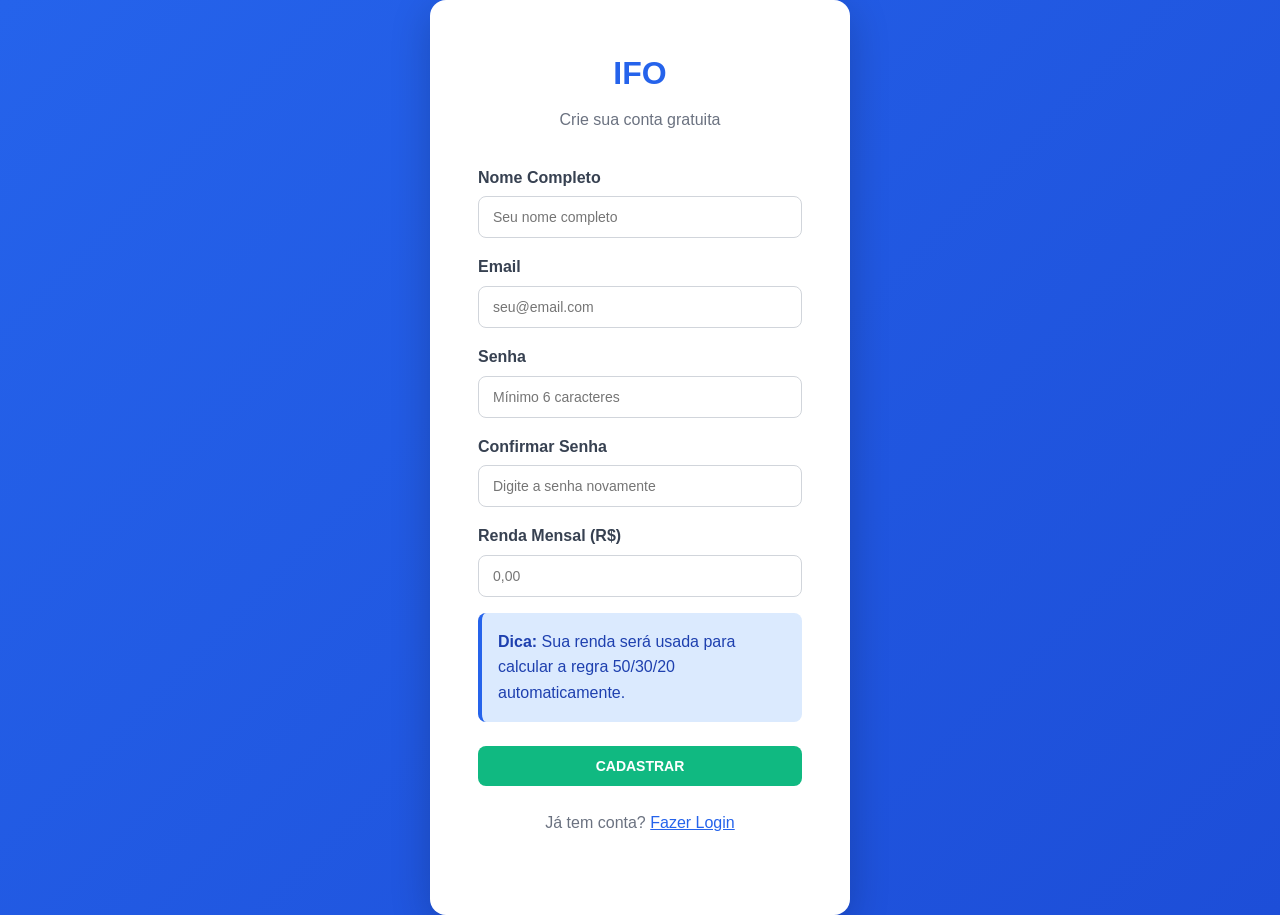
==== ifo/frontend/cadastro.html @ 9eadc5bb "Atualiza projeto IFO com backend e estrutura final" ====
<!doctype html>
<html lang="pt-BR">
  <head>
    <meta charset="UTF-8" />
    <meta name="viewport" content="width=device-width, initial-scale=1.0" />
    <title>IFO - Cadastro</title>
    <link rel="stylesheet" href="css/estilo.css" />
  </head>
  <body>
    <div class="login-container">
      <div class="login-box">
        <h1>IFO</h1>
        <p>Crie sua conta gratuita</p>

        <form id="form-cadastro">
          <div class="form-group">
            <label for="nome">Nome Completo</label>
            <input
              type="text"
              id="nome"
              class="form-control"
              placeholder="Seu nome completo"
              required
            />
          </div>

          <div class="form-group">
            <label for="email">Email</label>
            <input
              type="email"
              id="email"
              class="form-control"
              placeholder="seu@email.com"
              required
            />
          </div>

          <div class="form-group">
            <label for="senha">Senha</label>
            <input
              type="password"
              id="senha"
              class="form-control"
              placeholder="Mínimo 6 caracteres"
              minlength="6"
              required
            />
          </div>

          <div class="form-group">
            <label for="confirmar-senha">Confirmar Senha</label>
            <input
              type="password"
              id="confirmar-senha"
              class="form-control"
              placeholder="Digite a senha novamente"
              required
            />
          </div>

          <div class="form-group">
            <label for="renda">Renda Mensal (R$)</label>
            <input
              type="number"
              id="renda"
              class="form-control"
              placeholder="0,00"
              step="0.01"
              min="0"
              required
            />
          </div>

          <div class="alert alert-info mb-3">
            <strong>Dica:</strong> Sua renda será usada para calcular a regra
            50/30/20 automaticamente.
          </div>

          <button type="submit" class="btn btn-success" style="width: 100%">
            CADASTRAR
          </button>
        </form>

        <p class="mt-3 text-center">
          Já tem conta?
          <a href="index.html" style="color: #2563eb">Fazer Login</a>
        </p>
      </div>
    </div>

    <script src="js/app.js"></script>
    <script>
      document
        .getElementById("form-cadastro")
        .addEventListener("submit", async function (e) {
          e.preventDefault();

          const nome = document.getElementById("nome").value;
          const email = document.getElementById("email").value;
          const senha = document.getElementById("senha").value;
          const confirmarSenha =
            document.getElementById("confirmar-senha").value;
          const renda = parseFloat(document.getElementById("renda").value);

          if (senha.length < 6) {
            alert("A senha deve ter pelo menos 6 caracteres!");
            return;
          }

          if (senha !== confirmarSenha) {
            alert("As senhas não coincidem!");
            return;
          }

          if (renda <= 0) {
            alert("Por favor, informe sua renda mensal!");
            return;
          }

          const usuario = await cadastrarUsuario(nome, email, senha, renda);

          if (usuario) {
            alert(`Cadastro realizado com sucesso!\n\nBem-vindo, ${nome}!`);
            window.location.href = "index.html";
          } else {
            alert(
              "Erro ao cadastrar. Tente novamente.\n\nEste email já está sendo utilizado.",
            );
          }
        });
    </script>
  </body>
</html>
---- ifo/frontend/css/estilo.css ----
/* ============================================
   IFO - Estilos Globais
   ============================================ */

* {
    margin: 0;
    padding: 0;
    box-sizing: border-box;
    font-family: 'Segoe UI', Tahoma, Geneva, Verdana, sans-serif;
}

body {
    background-color: #F3F4F6;
    color: #1F2937;
    line-height: 1.6;
}

/* ============================================
   HEADER / NAVEGAÇÃO
   ============================================ */

.header {
    background: linear-gradient(135deg, #2563EB 0%, #1D4ED8 100%);
    color: white;
    padding: 16px 24px;
    box-shadow: 0 2px 8px rgba(0,0,0,0.1);
    position: sticky;
    top: 0;
    z-index: 100;
}

.navbar {
    display: flex;
    justify-content: space-between;
    align-items: center;
    max-width: 1200px;
    margin: 0 auto;
}

.logo {
    font-size: 28px;
    font-weight: bold;
    letter-spacing: 2px;
}

.menu {
    display: flex;
    list-style: none;
    gap: 8px;
}

.menu a {
    color: white;
    text-decoration: none;
    padding: 10px 18px;
    border-radius: 8px;
    transition: background 0.3s;
    font-weight: 500;
}

.menu a:hover,
.menu a.ativo {
    background-color: rgba(255,255,255,0.2);
}

.usuario {
    background: rgba(255,255,255,0.2);
    padding: 8px 16px;
    border-radius: 8px;
    cursor: pointer;
}

/* ============================================
   CONTAINER PRINCIPAL
   ============================================ */

.container {
    max-width: 1200px;
    margin: 24px auto;
    padding: 0 24px;
}

/* ============================================
   CARDS / CONTAINERS
   ============================================ */

.card {
    background: white;
    border-radius: 12px;
    border: 1px solid #E5E7EB;
    box-shadow: 0 1px 3px rgba(0,0,0,0.1);
    padding: 24px;
    margin-bottom: 24px;
}

.card h2,
.card h3 {
    margin-bottom: 16px;
    color: #1F2937;
}

/* ============================================
   GRID LAYOUTS
   ============================================ */

.grid-2 {
    display: grid;
    grid-template-columns: repeat(2, 1fr);
    gap: 24px;
    margin-bottom: 24px;
}

.grid-3 {
    display: grid;
    grid-template-columns: repeat(3, 1fr);
    gap: 24px;
    margin-bottom: 24px;
}

@media (max-width: 768px) {
    .grid-2,
    .grid-3 {
        grid-template-columns: 1fr;
    }
}

/* ============================================
   SALDO E VALORES
   ============================================ */

.saldo .valor {
    font-size: 42px;
    font-weight: bold;
    color: #2563EB;
    margin: 16px 0;
}

.receita .valor {
    color: #10B981;
}

.despesa .valor {
    color: #EF4444;
}

/* ============================================
   BOTÕES
   ============================================ */

.btn {
    padding: 12px 24px;
    border-radius: 8px;
    border: none;
    cursor: pointer;
    font-weight: 600;
    font-size: 14px;
    transition: all 0.3s;
    display: inline-block;
    text-decoration: none;
}

.btn-primary {
    background-color: #2563EB;
    color: white;
}

.btn-primary:hover {
    background-color: #1D4ED8;
}

.btn-success {
    background-color: #10B981;
    color: white;
}

.btn-success:hover {
    background-color: #059669;
}

.btn-danger {
    background-color: #EF4444;
    color: white;
}

.btn-danger:hover {
    background-color: #DC2626;
}

.btn-secondary {
    background-color: #6B7280;
    color: white;
}

.btn-secondary:hover {
    background-color: #4B5563;
}

.btn-sm {
    padding: 6px 12px;
    font-size: 12px;
}

/* ============================================
   FORMULÁRIOS
   ============================================ */

.form-group {
    margin-bottom: 16px;
}

.form-group label {
    display: block;
    margin-bottom: 6px;
    font-weight: 600;
    color: #374151;
}

.form-control {
    width: 100%;
    padding: 12px 14px;
    border: 1px solid #D1D5DB;
    border-radius: 8px;
    font-size: 14px;
    transition: border-color 0.3s;
}

.form-control:focus {
    outline: none;
    border-color: #2563EB;
    box-shadow: 0 0 0 3px rgba(37,99,235,0.1);
}

/* ============================================
   TABELAS
   ============================================ */

.table {
    width: 100%;
    border-collapse: collapse;
    background: white;
}

.table th,
.table td {
    padding: 14px;
    text-align: left;
    border-bottom: 1px solid #E5E7EB;
}

.table th {
    background-color: #F9FAFB;
    font-weight: 600;
    color: #374151;
}

.table tr:hover {
    background-color: #F9FAFB;
}

/* ============================================
   BADGES / ETIQUETAS
   ============================================ */

.badge {
    display: inline-block;
    padding: 4px 10px;
    border-radius: 20px;
    font-size: 12px;
    font-weight: 600;
}

.badge-receita {
    background-color: #D1FAE5;
    color: #065F46;
}

.badge-despesa {
    background-color: #FEE2E2;
    color: #991B1B;
}

/* ============================================
   LOGIN PAGE
   ============================================ */

.login-container {
    display: flex;
    justify-content: center;
    align-items: center;
    min-height: 100vh;
    background: linear-gradient(135deg, #2563EB 0%, #1D4ED8 100%);
}

.login-box {
    background: white;
    padding: 48px;
    border-radius: 16px;
    box-shadow: 0 10px 40px rgba(0,0,0,0.2);
    width: 100%;
    max-width: 420px;
}

.login-box h1 {
    text-align: center;
    margin-bottom: 8px;
    color: #2563EB;
}

.login-box p {
    text-align: center;
    color: #6B7280;
    margin-bottom: 32px;
}

/* ============================================
   PROGRESS BARS
   ============================================ */

.progress-container {
    background-color: #E5E7EB;
    border-radius: 10px;
    height: 12px;
    overflow: hidden;
    margin: 12px 0;
}

.progress-bar {
    height: 100%;
    border-radius: 10px;
    transition: width 0.5s;
}

.progress-green {
    background: linear-gradient(90deg, #10B981, #059669);
}

.progress-yellow {
    background: linear-gradient(90deg, #F59E0B, #D97706);
}

.progress-red {
    background: linear-gradient(90deg, #EF4444, #DC2626);
}

.progress-blue {
    background: linear-gradient(90deg, #2563EB, #1D4ED8);
}

/* ============================================
   ALERTS
   ============================================ */

.alert {
    padding: 16px;
    border-radius: 8px;
    margin-bottom: 16px;
}

.alert-success {
    background-color: #D1FAE5;
    color: #065F46;
    border-left: 4px solid #10B981;
}

.alert-warning {
    background-color: #FEF3C7;
    color: #92400E;
    border-left: 4px solid #F59E0B;
}

.alert-danger {
    background-color: #FEE2E2;
    color: #991B1B;
    border-left: 4px solid #EF4444;
}

.alert-info {
    background-color: #DBEAFE;
    color: #1E40AF;
    border-left: 4px solid #2563EB;
}

/* ============================================
   FOOTER
   ============================================ */

.footer {
    text-align: center;
    padding: 24px;
    color: #6B7280;
    font-size: 14px;
    margin-top: 48px;
}

/* ============================================
   UTILITÁRIOS
   ============================================ */

.text-center { text-align: center; }
.text-right { text-align: right; }
.mt-1 { margin-top: 8px; }
.mt-2 { margin-top: 16px; }
.mt-3 { margin-top: 24px; }
.mb-1 { margin-bottom: 8px; }
.mb-2 { margin-bottom: 16px; }
.mb-3 { margin-bottom: 24px; }

.flex {
    display: flex;
    justify-content: space-between;
    align-items: center;
}

/* ============================================
   RESPONSIVO
   ============================================ */

/* ============================================
   AJUSTES FINAIS DE RESPONSIVIDADE (ADICIONAR)
   ============================================ */

/* 1. Correção para Tabelas não estourarem a tela */
.table-responsive {
    display: block;
    width: 100%;
    overflow-x: auto;
    -webkit-overflow-scrolling: touch;
}

/* 2. Ajuste global para elementos Flex */
.flex {
    display: flex;
    justify-content: space-between;
    align-items: center;
    flex-wrap: wrap; /* Evita que itens saiam da tela */
    gap: 12px;
}

/* 3. Media Query Unificada e Corrigida */
@media (max-width: 768px) {
    /* Navbar em lista vertical amigável */
    .navbar {
        flex-direction: column;
        gap: 16px;
        text-align: center;
    }
    
    .menu {
        flex-direction: column;
        width: 100%;
        gap: 4px;
    }
    
    .menu a {
        display: block;
        width: 100%;
        padding: 12px;
    }

    .usuario {
        width: 100%;
        text-align: center;
    }

    /* Grids empilhados */
    .grid-2, .grid-3 {
        grid-template-columns: 1fr !important;
        gap: 16px;
    }

    /* Recuo das laterais em telas pequenas */
    .container {
        padding: 0 16px;
        margin: 16px auto;
    }

    .card {
        padding: 16px;
    }

    /* Tipografia responsiva */
    .saldo .valor {
        font-size: 32px;
    }

    .logo {
        font-size: 24px;
    }

    /* Botões cheios no mobile facilitam o clique */
    .btn {
        width: 100%;
        text-align: center;
        margin-bottom: 8px;
    }
    
    .btn-sm {
        width: auto; /* Mantém botões pequenos normais */
    }

    /* Login Box responsivo */
    .login-box {
        padding: 24px;
        margin: 16px;
    }
}

/* 4. Correção para telas muito pequenas (Celulares antigos) */
@media (max-width: 480px) {
    .saldo .valor {
        font-size: 28px;
    }
}

/* ============================================
   MODAIS (Continuação do seu código cortado)
   ============================================ */
.modal-overlay {
    position: fixed;
    top: 0;
    left: 0;
    width: 100%;
    height: 100%;
    background: rgba(0, 0, 0, 0.5);
    display: flex;
    justify-content: center;
    align-items: center;
    z-index: 1000;
    padding: 16px; /* Evita que o modal cole nas bordas */
}

.modal-content {
    background: white;
    padding: 24px;
    border-radius: 12px;
    width: 100%;
    max-width: 500px; /* Limita o tamanho no desktop */
    box-shadow: 0 20px 25px -5px rgba(0,0,0,0.1);
}


/* ============================================
   MODAIS
   ============================================ */

.modal {
    display: flex;
    justify-content: center;
    align-items: center;
    position: fixed;
    top: 0;
    left: 0;
    width: 100%;
    height: 100%;
    background-color: rgba(0, 0, 0, 0.5);
    z-index: 1000;
}

.modal-content {
    background: white;
    padding: 32px;
    border-radius: 12px;
    max-width: 500px;
    width: 90%;
    box-shadow: 0 10px 40px rgba(0,0,0,0.3);
}

.modal-content h3 {
    margin-bottom: 24px;
}

.modal-content .form-group {
    margin-bottom: 16px;
}

/* Controle de visibilidade dos campos */
#campo-aplicacao-inicial,
#campo-aporte-mensal {
    transition: all 0.3s ease;
}
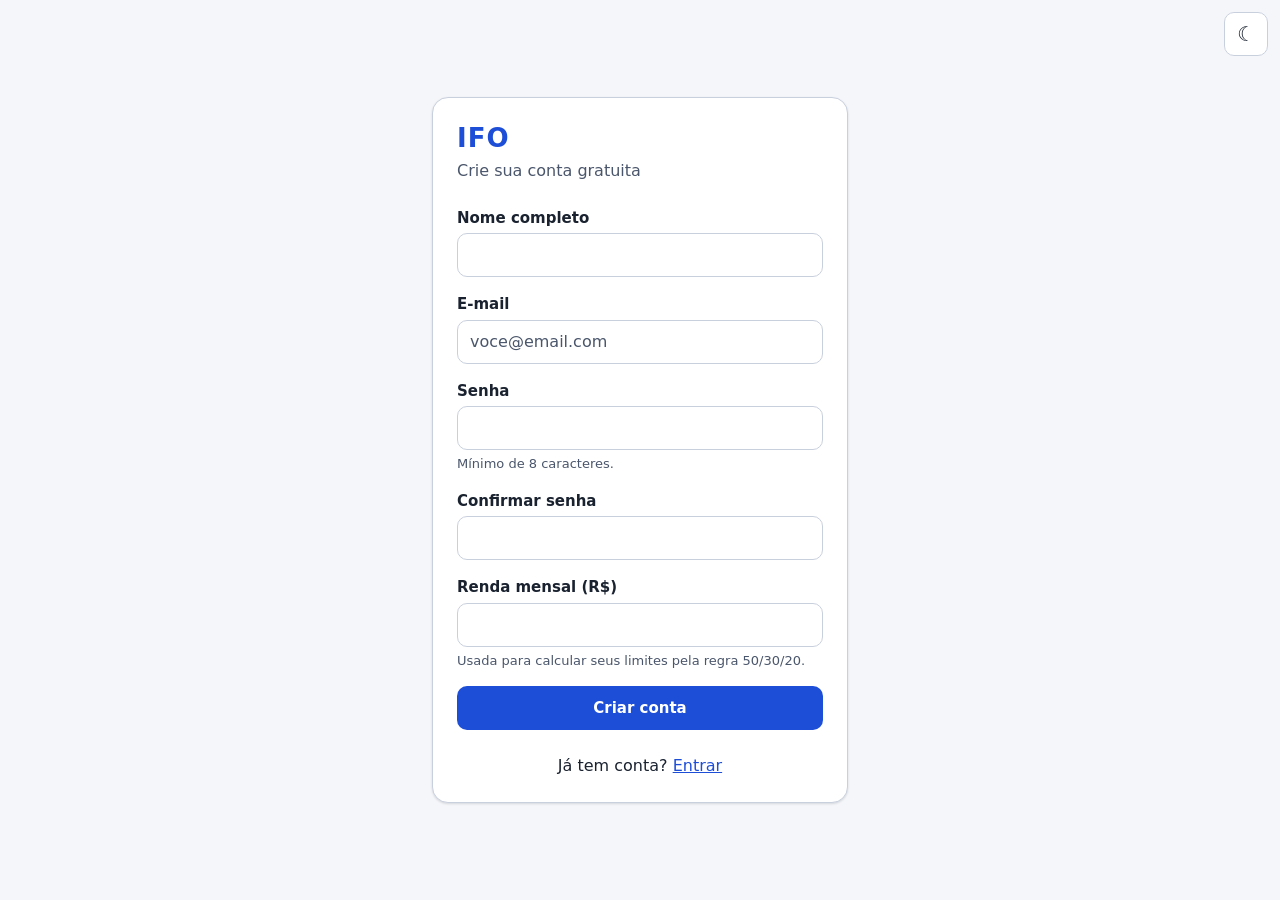
==== commit 2705fde5: "feat: fundação visual do frontend com tokens, tema claro/escuro e componentes" ====
--- a/ifo/frontend/cadastro.html
+++ b/ifo/frontend/cadastro.html
@@ -3,131 +3,99 @@
   <head>
     <meta charset="UTF-8" />
     <meta name="viewport" content="width=device-width, initial-scale=1.0" />
-    <title>IFO - Cadastro</title>
-    <link rel="stylesheet" href="css/estilo.css" />
+    <title>Criar conta · IFO</title>
+    <!-- Aplica o tema salvo antes da pintura (evita "piscar"); ver js/tema.js -->
+    <script>
+      try {
+        var t = localStorage.getItem("ifo.tema");
+        if (t === "dark" || t === "light") document.documentElement.dataset.theme = t;
+      } catch (e) {}
+    </script>
+    <link rel="stylesheet" href="css/tokens.css" />
+    <link rel="stylesheet" href="css/base.css" />
+    <link rel="stylesheet" href="css/componentes.css" />
   </head>
   <body>
-    <div class="login-container">
-      <div class="login-box">
+    <a class="pular-conteudo" href="#conteudo">Ir para o conteúdo</a>
+
+    <div class="autenticacao">
+      <main id="conteudo" class="autenticacao-caixa">
         <h1>IFO</h1>
-        <p>Crie sua conta gratuita</p>
+        <p class="subtitulo">Crie sua conta gratuita</p>
 
-        <form id="form-cadastro">
-          <div class="form-group">
-            <label for="nome">Nome Completo</label>
+        <form id="form-cadastro" class="formulario" novalidate>
+          <div class="campo">
+            <label for="nome">Nome completo</label>
+            <input class="entrada" type="text" id="nome" name="nome" autocomplete="name" required />
+          </div>
+
+          <div class="campo">
+            <label for="email">E-mail</label>
             <input
-              type="text"
-              id="nome"
-              class="form-control"
-              placeholder="Seu nome completo"
+              class="entrada"
+              type="email"
+              id="email"
+              name="email"
+              autocomplete="email"
+              placeholder="voce@email.com"
               required
             />
           </div>
 
-          <div class="form-group">
-            <label for="email">Email</label>
+          <div class="campo">
+            <label for="senha">Senha</label>
             <input
-              type="email"
-              id="email"
-              class="form-control"
-              placeholder="seu@email.com"
+              class="entrada"
+              type="password"
+              id="senha"
+              name="senha"
+              autocomplete="new-password"
+              minlength="8"
+              aria-describedby="ajuda-senha"
+              required
+            />
+            <span id="ajuda-senha" class="campo-ajuda">Mínimo de 8 caracteres.</span>
+          </div>
+
+          <div class="campo">
+            <label for="confirmar-senha">Confirmar senha</label>
+            <input
+              class="entrada"
+              type="password"
+              id="confirmar-senha"
+              name="confirmarSenha"
+              autocomplete="new-password"
               required
             />
           </div>
 
-          <div class="form-group">
-            <label for="senha">Senha</label>
+          <div class="campo">
+            <label for="renda">Renda mensal (R$)</label>
             <input
-              type="password"
-              id="senha"
-              class="form-control"
-              placeholder="Mínimo 6 caracteres"
-              minlength="6"
+              class="entrada"
+              type="number"
+              id="renda"
+              name="rendaMensal"
+              inputmode="decimal"
+              step="0.01"
+              min="0"
+              aria-describedby="ajuda-renda"
               required
             />
+            <span id="ajuda-renda" class="campo-ajuda">
+              Usada para calcular seus limites pela regra 50/30/20.
+            </span>
           </div>
 
-          <div class="form-group">
-            <label for="confirmar-senha">Confirmar Senha</label>
-            <input
-              type="password"
-              id="confirmar-senha"
-              class="form-control"
-              placeholder="Digite a senha novamente"
-              required
-            />
-          </div>
-
-          <div class="form-group">
-            <label for="renda">Renda Mensal (R$)</label>
-            <input
-              type="number"
-              id="renda"
-              class="form-control"
-              placeholder="0,00"
-              step="0.01"
-              min="0"
-              required
-            />
-          </div>
-
-          <div class="alert alert-info mb-3">
-            <strong>Dica:</strong> Sua renda será usada para calcular a regra
-            50/30/20 automaticamente.
-          </div>
-
-          <button type="submit" class="btn btn-success" style="width: 100%">
-            CADASTRAR
-          </button>
+          <button type="submit" class="btn btn-primario btn-bloco">Criar conta</button>
         </form>
 
-        <p class="mt-3 text-center">
-          Já tem conta?
-          <a href="index.html" style="color: #2563eb">Fazer Login</a>
+        <p class="texto-centro" style="margin-top: var(--espaco-5)">
+          Já tem conta? <a href="index.html">Entrar</a>
         </p>
-      </div>
+      </main>
     </div>
 
-    <script src="js/app.js"></script>
-    <script>
-      document
-        .getElementById("form-cadastro")
-        .addEventListener("submit", async function (e) {
-          e.preventDefault();
-
-          const nome = document.getElementById("nome").value;
-          const email = document.getElementById("email").value;
-          const senha = document.getElementById("senha").value;
-          const confirmarSenha =
-            document.getElementById("confirmar-senha").value;
-          const renda = parseFloat(document.getElementById("renda").value);
-
-          if (senha.length < 6) {
-            alert("A senha deve ter pelo menos 6 caracteres!");
-            return;
-          }
-
-          if (senha !== confirmarSenha) {
-            alert("As senhas não coincidem!");
-            return;
-          }
-
-          if (renda <= 0) {
-            alert("Por favor, informe sua renda mensal!");
-            return;
-          }
-
-          const usuario = await cadastrarUsuario(nome, email, senha, renda);
-
-          if (usuario) {
-            alert(`Cadastro realizado com sucesso!\n\nBem-vindo, ${nome}!`);
-            window.location.href = "index.html";
-          } else {
-            alert(
-              "Erro ao cadastrar. Tente novamente.\n\nEste email já está sendo utilizado.",
-            );
-          }
-        });
-    </script>
+    <script type="module" src="js/telas/cadastro.js"></script>
   </body>
 </html>
--- a/ifo/frontend/css/tokens.css
+++ b/ifo/frontend/css/tokens.css
@@ -0,0 +1,189 @@
+/* ============================================
+   IFO - Design tokens (R4, ADR-013/ADR-014)
+   Toda cor, tamanho e raio do sistema nasce aqui.
+   Tema escuro: [data-theme="dark"] (escolha do usuário) ou
+   prefers-color-scheme (padrão do sistema, RN19).
+   Pares texto/fundo conferidos para contraste AA (RNF08/RNF16).
+   ============================================ */
+
+:root {
+  color-scheme: light;
+
+  /* Superfícies e texto */
+  --cor-fundo: #f4f6fa;
+  --cor-superficie: #ffffff;
+  --cor-superficie-2: #eef1f7;
+  --cor-borda: #c9d0dd;
+  --cor-texto: #1a2230;
+  --cor-texto-suave: #4a566b;
+
+  /* Marca e ações */
+  --cor-primaria: #1d4ed8;
+  --cor-primaria-hover: #1e40af;
+  --cor-sobre-primaria: #ffffff;
+  --cor-perigo: #b91c1c;
+  --cor-perigo-hover: #991b1b;
+  --cor-sobre-perigo: #ffffff;
+  --cor-foco: #1d4ed8;
+
+  /* Dinheiro */
+  --cor-receita: #047857;
+  --cor-despesa: #b91c1c;
+
+  /* Faixas de aviso (fundo + texto + borda) */
+  --faixa-info-fundo: #dbeafe;
+  --faixa-info-texto: #1e3a8a;
+  --faixa-info-borda: #1d4ed8;
+  --faixa-sucesso-fundo: #d1fae5;
+  --faixa-sucesso-texto: #064e3b;
+  --faixa-sucesso-borda: #047857;
+  --faixa-atencao-fundo: #fef3c7;
+  --faixa-atencao-texto: #78350f;
+  --faixa-atencao-borda: #b45309;
+  --faixa-perigo-fundo: #fee2e2;
+  --faixa-perigo-texto: #7f1d1d;
+  --faixa-perigo-borda: #b91c1c;
+
+  /* Níveis do orçamento (barras e selos) */
+  --cor-nivel-ok: #047857;
+  --cor-nivel-atencao: #b45309;
+  --cor-nivel-estouro: #b91c1c;
+
+  /* Grupos (pizza e legendas) */
+  --cor-grupo-necessidades: #1d4ed8;
+  --cor-grupo-lazer: #b45309;
+  --cor-grupo-investimentos: #047857;
+
+  /* Tipografia */
+  --fonte: system-ui, -apple-system, "Segoe UI", Roboto, "Helvetica Neue", Arial, sans-serif;
+  --texto-xs: 0.8125rem;
+  --texto-sm: 0.9375rem;
+  --texto-md: 1rem;
+  --texto-lg: 1.25rem;
+  --texto-xl: 1.625rem;
+  --texto-destaque: 2rem;
+  --peso-normal: 400;
+  --peso-medio: 600;
+  --peso-forte: 700;
+  --altura-linha: 1.5;
+
+  /* Espaçamento (escala de 4 px) */
+  --espaco-1: 0.25rem;
+  --espaco-2: 0.5rem;
+  --espaco-3: 0.75rem;
+  --espaco-4: 1rem;
+  --espaco-5: 1.5rem;
+  --espaco-6: 2rem;
+  --espaco-7: 3rem;
+
+  /* Formas */
+  --raio-sm: 6px;
+  --raio-md: 10px;
+  --raio-lg: 16px;
+  --raio-pilula: 999px;
+  --sombra-1: 0 1px 2px rgb(15 23 42 / 0.08), 0 1px 3px rgb(15 23 42 / 0.06);
+  --sombra-2: 0 10px 30px rgb(15 23 42 / 0.18);
+
+  /* Medidas de layout */
+  --toque-minimo: 44px;
+  --largura-conteudo: 1120px;
+  --altura-navbar: 56px;
+}
+
+/* Tema escuro escolhido pelo usuário */
+:root[data-theme="dark"] {
+  color-scheme: dark;
+
+  --cor-fundo: #0e131d;
+  --cor-superficie: #172030;
+  --cor-superficie-2: #1f2a3f;
+  --cor-borda: #34425c;
+  --cor-texto: #e8ecf4;
+  --cor-texto-suave: #a9b4c8;
+
+  --cor-primaria: #7aa5ff;
+  --cor-primaria-hover: #9bbcff;
+  --cor-sobre-primaria: #0a1020;
+  --cor-perigo: #ff8f8f;
+  --cor-perigo-hover: #ffadad;
+  --cor-sobre-perigo: #1f0808;
+  --cor-foco: #a9c4ff;
+
+  --cor-receita: #4ade80;
+  --cor-despesa: #ff9a9a;
+
+  --faixa-info-fundo: #142a52;
+  --faixa-info-texto: #cfe0ff;
+  --faixa-info-borda: #7aa5ff;
+  --faixa-sucesso-fundo: #0f3325;
+  --faixa-sucesso-texto: #c2f5d8;
+  --faixa-sucesso-borda: #4ade80;
+  --faixa-atencao-fundo: #3a2c08;
+  --faixa-atencao-texto: #fde9a8;
+  --faixa-atencao-borda: #fbbf24;
+  --faixa-perigo-fundo: #401418;
+  --faixa-perigo-texto: #ffd0d0;
+  --faixa-perigo-borda: #ff8f8f;
+
+  --cor-nivel-ok: #4ade80;
+  --cor-nivel-atencao: #fbbf24;
+  --cor-nivel-estouro: #ff8f8f;
+
+  --cor-grupo-necessidades: #7aa5ff;
+  --cor-grupo-lazer: #fbbf24;
+  --cor-grupo-investimentos: #4ade80;
+
+  --sombra-1: 0 1px 2px rgb(0 0 0 / 0.5);
+  --sombra-2: 0 10px 30px rgb(0 0 0 / 0.6);
+}
+
+/* Padrão do sistema, quando o usuário não escolheu nada (RN19).
+   Mesmos valores do bloco acima: CSS não permite "reaproveitar" um seletor
+   dentro de uma media query, então a repetição é proposital. */
+@media (prefers-color-scheme: dark) {
+  :root:not([data-theme="light"]) {
+    color-scheme: dark;
+
+    --cor-fundo: #0e131d;
+    --cor-superficie: #172030;
+    --cor-superficie-2: #1f2a3f;
+    --cor-borda: #34425c;
+    --cor-texto: #e8ecf4;
+    --cor-texto-suave: #a9b4c8;
+
+    --cor-primaria: #7aa5ff;
+    --cor-primaria-hover: #9bbcff;
+    --cor-sobre-primaria: #0a1020;
+    --cor-perigo: #ff8f8f;
+    --cor-perigo-hover: #ffadad;
+    --cor-sobre-perigo: #1f0808;
+    --cor-foco: #a9c4ff;
+
+    --cor-receita: #4ade80;
+    --cor-despesa: #ff9a9a;
+
+    --faixa-info-fundo: #142a52;
+    --faixa-info-texto: #cfe0ff;
+    --faixa-info-borda: #7aa5ff;
+    --faixa-sucesso-fundo: #0f3325;
+    --faixa-sucesso-texto: #c2f5d8;
+    --faixa-sucesso-borda: #4ade80;
+    --faixa-atencao-fundo: #3a2c08;
+    --faixa-atencao-texto: #fde9a8;
+    --faixa-atencao-borda: #fbbf24;
+    --faixa-perigo-fundo: #401418;
+    --faixa-perigo-texto: #ffd0d0;
+    --faixa-perigo-borda: #ff8f8f;
+
+    --cor-nivel-ok: #4ade80;
+    --cor-nivel-atencao: #fbbf24;
+    --cor-nivel-estouro: #ff8f8f;
+
+    --cor-grupo-necessidades: #7aa5ff;
+    --cor-grupo-lazer: #fbbf24;
+    --cor-grupo-investimentos: #4ade80;
+
+    --sombra-1: 0 1px 2px rgb(0 0 0 / 0.5);
+    --sombra-2: 0 10px 30px rgb(0 0 0 / 0.6);
+  }
+}
--- a/ifo/frontend/css/base.css
+++ b/ifo/frontend/css/base.css
@@ -0,0 +1,159 @@
+/* ============================================
+   IFO - Base (reset, tipografia, foco, layout)
+   Mobile-first: estilos de 360 px; tablet e desktop entram por min-width.
+   ============================================ */
+
+*,
+*::before,
+*::after {
+  box-sizing: border-box;
+}
+
+* {
+  margin: 0;
+}
+
+html {
+  -webkit-text-size-adjust: 100%;
+}
+
+body {
+  min-height: 100vh;
+  background: var(--cor-fundo);
+  color: var(--cor-texto);
+  font-family: var(--fonte);
+  font-size: var(--texto-md);
+  line-height: var(--altura-linha);
+}
+
+h1,
+h2,
+h3 {
+  line-height: 1.25;
+  font-weight: var(--peso-forte);
+}
+
+h1 { font-size: var(--texto-xl); }
+h2 { font-size: var(--texto-lg); }
+h3 { font-size: var(--texto-md); }
+
+a {
+  color: var(--cor-primaria);
+}
+
+img,
+svg {
+  max-width: 100%;
+}
+
+button,
+input,
+select,
+textarea {
+  font: inherit;
+  color: inherit;
+}
+
+/* Foco visível para quem usa teclado (RNF08) */
+:focus-visible {
+  outline: 3px solid var(--cor-foco);
+  outline-offset: 2px;
+}
+
+/* Link "Ir para o conteúdo": só aparece ao receber foco */
+.pular-conteudo {
+  position: absolute;
+  left: var(--espaco-3);
+  top: -100px;
+  z-index: 300;
+  padding: var(--espaco-2) var(--espaco-4);
+  background: var(--cor-primaria);
+  color: var(--cor-sobre-primaria);
+  border-radius: var(--raio-sm);
+}
+
+.pular-conteudo:focus {
+  top: var(--espaco-3);
+}
+
+/* Texto só para leitor de tela */
+.so-leitor {
+  position: absolute;
+  width: 1px;
+  height: 1px;
+  overflow: hidden;
+  clip: rect(0 0 0 0);
+  white-space: nowrap;
+}
+
+/* ---------- Layout ---------- */
+
+.conteudo {
+  width: 100%;
+  max-width: var(--largura-conteudo);
+  margin: 0 auto;
+  padding: var(--espaco-4) var(--espaco-4) var(--espaco-7);
+}
+
+.cabecalho-pagina {
+  display: flex;
+  flex-wrap: wrap;
+  align-items: center;
+  justify-content: space-between;
+  gap: var(--espaco-3);
+  margin-bottom: var(--espaco-4);
+}
+
+.pilha {
+  display: flex;
+  flex-direction: column;
+  gap: var(--espaco-4);
+}
+
+.linha {
+  display: flex;
+  flex-wrap: wrap;
+  align-items: center;
+  gap: var(--espaco-3);
+}
+
+.grade {
+  display: grid;
+  gap: var(--espaco-4);
+  grid-template-columns: 1fr;
+}
+
+.texto-suave { color: var(--cor-texto-suave); }
+.texto-centro { text-align: center; }
+.receita { color: var(--cor-receita); }
+.despesa { color: var(--cor-despesa); }
+
+.rodape {
+  padding: var(--espaco-5) var(--espaco-4);
+  text-align: center;
+  color: var(--cor-texto-suave);
+  font-size: var(--texto-xs);
+}
+
+@media (min-width: 768px) {
+  .conteudo {
+    padding: var(--espaco-5) var(--espaco-5) var(--espaco-7);
+  }
+
+  .grade-2 { grid-template-columns: repeat(2, 1fr); }
+  .grade-3 { grid-template-columns: repeat(3, 1fr); }
+}
+
+@media (min-width: 1024px) {
+  .grade-4 { grid-template-columns: repeat(4, 1fr); }
+}
+
+@media (prefers-reduced-motion: reduce) {
+  *,
+  *::before,
+  *::after {
+    animation-duration: 0.01ms !important;
+    transition-duration: 0.01ms !important;
+    scroll-behavior: auto !important;
+  }
+}
--- a/ifo/frontend/css/componentes.css
+++ b/ifo/frontend/css/componentes.css
@@ -0,0 +1,441 @@
+/* ============================================
+   IFO - Componentes
+   Só usa variáveis de tokens.css: nenhuma cor escrita à mão aqui.
+   ============================================ */
+
+/* ---------- Botões ---------- */
+
+.btn {
+  display: inline-flex;
+  align-items: center;
+  justify-content: center;
+  gap: var(--espaco-2);
+  min-height: var(--toque-minimo);
+  padding: var(--espaco-2) var(--espaco-4);
+  border: 1px solid transparent;
+  border-radius: var(--raio-md);
+  background: var(--cor-superficie-2);
+  color: var(--cor-texto);
+  font-weight: var(--peso-medio);
+  font-size: var(--texto-sm);
+  text-decoration: none;
+  cursor: pointer;
+  transition: background-color 0.15s, border-color 0.15s;
+}
+
+.btn:hover { border-color: var(--cor-borda); }
+
+.btn-primario {
+  background: var(--cor-primaria);
+  color: var(--cor-sobre-primaria);
+}
+.btn-primario:hover {
+  background: var(--cor-primaria-hover);
+  border-color: transparent;
+}
+
+.btn-perigo {
+  background: var(--cor-perigo);
+  color: var(--cor-sobre-perigo);
+}
+.btn-perigo:hover {
+  background: var(--cor-perigo-hover);
+  border-color: transparent;
+}
+
+.btn-contorno {
+  background: transparent;
+  border-color: var(--cor-borda);
+}
+.btn-contorno:hover { background: var(--cor-superficie-2); }
+
+.btn-bloco { width: 100%; }
+
+.btn-pequeno {
+  min-height: 36px;
+  padding: var(--espaco-1) var(--espaco-3);
+  font-size: var(--texto-xs);
+}
+
+.btn-icone {
+  width: var(--toque-minimo);
+  padding: 0;
+  background: transparent;
+  border-color: var(--cor-borda);
+  font-size: var(--texto-lg);
+  line-height: 1;
+}
+
+.btn[disabled],
+.btn[aria-busy="true"] {
+  opacity: 0.6;
+  cursor: not-allowed;
+}
+
+/* ---------- Formulários ---------- */
+
+.campo {
+  display: flex;
+  flex-direction: column;
+  gap: var(--espaco-1);
+}
+
+.campo label {
+  font-weight: var(--peso-medio);
+  font-size: var(--texto-sm);
+}
+
+.entrada {
+  width: 100%;
+  min-height: var(--toque-minimo);
+  padding: var(--espaco-2) var(--espaco-3);
+  border: 1px solid var(--cor-borda);
+  border-radius: var(--raio-md);
+  background: var(--cor-superficie);
+  color: var(--cor-texto);
+}
+
+.entrada::placeholder { color: var(--cor-texto-suave); opacity: 1; }
+.entrada[readonly] { background: var(--cor-superficie-2); }
+.entrada[aria-invalid="true"] { border-color: var(--cor-perigo); border-width: 2px; }
+
+.campo-ajuda,
+.campo-erro {
+  font-size: var(--texto-xs);
+}
+.campo-ajuda { color: var(--cor-texto-suave); }
+.campo-erro { color: var(--cor-perigo); font-weight: var(--peso-medio); }
+
+.formulario {
+  display: flex;
+  flex-direction: column;
+  gap: var(--espaco-4);
+}
+
+/* ---------- Cartão ---------- */
+
+.cartao {
+  background: var(--cor-superficie);
+  border: 1px solid var(--cor-borda);
+  border-radius: var(--raio-lg);
+  box-shadow: var(--sombra-1);
+  padding: var(--espaco-4);
+}
+
+.cartao > h2,
+.cartao > h3 { margin-bottom: var(--espaco-3); }
+
+.valor-destaque {
+  font-size: var(--texto-destaque);
+  font-weight: var(--peso-forte);
+  line-height: 1.2;
+  overflow-wrap: anywhere;
+}
+
+/* ---------- Faixas de aviso (alerta de orçamento, erros, dicas) ---------- */
+
+.faixa {
+  padding: var(--espaco-3) var(--espaco-4);
+  border-left: 4px solid;
+  border-radius: var(--raio-md);
+  font-size: var(--texto-sm);
+}
+
+.faixa-info { background: var(--faixa-info-fundo); color: var(--faixa-info-texto); border-color: var(--faixa-info-borda); }
+.faixa-sucesso { background: var(--faixa-sucesso-fundo); color: var(--faixa-sucesso-texto); border-color: var(--faixa-sucesso-borda); }
+.faixa-atencao { background: var(--faixa-atencao-fundo); color: var(--faixa-atencao-texto); border-color: var(--faixa-atencao-borda); }
+.faixa-perigo { background: var(--faixa-perigo-fundo); color: var(--faixa-perigo-texto); border-color: var(--faixa-perigo-borda); }
+
+/* ---------- Selos ---------- */
+
+.selo {
+  display: inline-block;
+  padding: var(--espaco-1) var(--espaco-3);
+  border: 1px solid currentColor;
+  border-radius: var(--raio-pilula);
+  font-size: var(--texto-xs);
+  font-weight: var(--peso-medio);
+  white-space: nowrap;
+}
+
+.selo-receita { color: var(--cor-receita); }
+.selo-despesa { color: var(--cor-despesa); }
+.selo-ok { color: var(--cor-nivel-ok); }
+.selo-atencao { color: var(--cor-nivel-atencao); }
+.selo-estouro { color: var(--cor-nivel-estouro); }
+
+/* ---------- Barra de progresso (metas e orçamento) ---------- */
+
+.progresso {
+  height: 12px;
+  overflow: hidden;
+  border-radius: var(--raio-pilula);
+  background: var(--cor-superficie-2);
+  border: 1px solid var(--cor-borda);
+}
+
+.progresso-barra {
+  height: 100%;
+  background: var(--cor-primaria);
+  transition: width 0.4s;
+}
+
+.progresso-barra[data-nivel="OK"] { background: var(--cor-nivel-ok); }
+.progresso-barra[data-nivel="ATENCAO"] { background: var(--cor-nivel-atencao); }
+.progresso-barra[data-nivel="ESTOURO"] { background: var(--cor-nivel-estouro); }
+
+/* ---------- Tabela (vira lista de cartões no celular) ---------- */
+
+.tabela-rolagem { overflow-x: auto; }
+
+.tabela {
+  width: 100%;
+  border-collapse: collapse;
+}
+
+.tabela th,
+.tabela td {
+  padding: var(--espaco-3);
+  text-align: left;
+  border-bottom: 1px solid var(--cor-borda);
+  vertical-align: middle;
+}
+
+.tabela th {
+  background: var(--cor-superficie-2);
+  font-size: var(--texto-xs);
+  font-weight: var(--peso-medio);
+  color: var(--cor-texto-suave);
+}
+
+.tabela .numero { text-align: right; white-space: nowrap; }
+
+/* Celular: cada linha vira um cartão; o rótulo vem de data-rotulo */
+@media (max-width: 767px) {
+  .tabela-cartoes thead {
+    position: absolute;
+    width: 1px;
+    height: 1px;
+    overflow: hidden;
+    clip: rect(0 0 0 0);
+  }
+
+  .tabela-cartoes,
+  .tabela-cartoes tbody,
+  .tabela-cartoes tr,
+  .tabela-cartoes td { display: block; }
+
+  .tabela-cartoes tr {
+    padding: var(--espaco-2) 0;
+    border-bottom: 1px solid var(--cor-borda);
+  }
+
+  .tabela-cartoes td {
+    display: flex;
+    justify-content: space-between;
+    gap: var(--espaco-3);
+    padding: var(--espaco-1) 0;
+    border: 0;
+    text-align: right;
+    overflow-wrap: anywhere;
+  }
+
+  .tabela-cartoes td::before {
+    content: attr(data-rotulo);
+    flex-shrink: 0;
+    font-size: var(--texto-xs);
+    font-weight: var(--peso-medio);
+    color: var(--cor-texto-suave);
+    text-align: left;
+  }
+}
+
+/* ---------- Estado vazio / carregando ---------- */
+
+.estado-vazio {
+  padding: var(--espaco-6) var(--espaco-4);
+  text-align: center;
+  color: var(--cor-texto-suave);
+}
+
+/* ---------- Modal (<dialog>) ---------- */
+
+dialog.modal {
+  width: min(32rem, calc(100% - 2rem));
+  max-height: calc(100% - 2rem);
+  padding: var(--espaco-5);
+  border: 1px solid var(--cor-borda);
+  border-radius: var(--raio-lg);
+  background: var(--cor-superficie);
+  color: var(--cor-texto);
+  box-shadow: var(--sombra-2);
+}
+
+dialog.modal::backdrop { background: rgb(8 12 20 / 0.6); }
+
+dialog.modal h2 { margin-bottom: var(--espaco-3); }
+
+.modal-acoes {
+  display: flex;
+  flex-wrap: wrap;
+  justify-content: flex-end;
+  gap: var(--espaco-3);
+  margin-top: var(--espaco-5);
+}
+
+/* ---------- Toasts ---------- */
+
+.toasts {
+  position: fixed;
+  right: var(--espaco-4);
+  bottom: var(--espaco-4);
+  left: var(--espaco-4);
+  z-index: 400;
+  display: flex;
+  flex-direction: column;
+  align-items: stretch;
+  gap: var(--espaco-2);
+  pointer-events: none;
+}
+
+.toast {
+  pointer-events: auto;
+  box-shadow: var(--sombra-2);
+}
+
+@media (min-width: 768px) {
+  .toasts { left: auto; width: 22rem; }
+}
+
+/* ---------- Navbar ---------- */
+/* Celular: marca + ações na 1ª linha, menu (recolhido) na 2ª.
+   Desktop (1024 px): tudo numa linha só. */
+
+.navbar {
+  position: sticky;
+  top: 0;
+  z-index: 100;
+  background: var(--cor-superficie);
+  border-bottom: 1px solid var(--cor-borda);
+}
+
+.navbar-barra {
+  display: flex;
+  flex-wrap: wrap;
+  align-items: center;
+  gap: var(--espaco-2) var(--espaco-3);
+  max-width: var(--largura-conteudo);
+  min-height: var(--altura-navbar);
+  margin: 0 auto;
+  padding: var(--espaco-2) var(--espaco-4);
+}
+
+.navbar-marca {
+  order: 1;
+  font-size: var(--texto-lg);
+  font-weight: var(--peso-forte);
+  letter-spacing: 1px;
+  color: var(--cor-primaria);
+  text-decoration: none;
+}
+
+.navbar-acoes {
+  order: 2;
+  display: flex;
+  align-items: center;
+  gap: var(--espaco-2);
+  margin-left: auto;
+}
+
+.navbar-menu {
+  order: 3;
+  display: none;
+  flex-basis: 100%;
+  padding-bottom: var(--espaco-2);
+}
+
+.navbar-menu.aberto { display: block; }
+
+.navbar-menu ul {
+  display: flex;
+  flex-direction: column;
+  gap: var(--espaco-1);
+  padding: 0;
+  list-style: none;
+}
+
+.navbar-menu a {
+  display: flex;
+  align-items: center;
+  min-height: var(--toque-minimo);
+  padding: 0 var(--espaco-3);
+  border-radius: var(--raio-md);
+  color: var(--cor-texto);
+  text-decoration: none;
+  font-weight: var(--peso-medio);
+}
+
+.navbar-menu a:hover { background: var(--cor-superficie-2); }
+.navbar-menu a[aria-current="page"] { background: var(--cor-superficie-2); color: var(--cor-primaria); }
+
+.navbar-usuario {
+  max-width: 9rem;
+  overflow: hidden;
+  text-overflow: ellipsis;
+  white-space: nowrap;
+  font-size: var(--texto-sm);
+  color: var(--cor-texto-suave);
+}
+
+@media (min-width: 1024px) {
+  .navbar-alternar { display: none; }
+
+  .navbar-menu {
+    order: 2;
+    display: block;
+    flex: 1;
+    flex-basis: auto;
+    padding-bottom: 0;
+  }
+
+  .navbar-menu ul { flex-direction: row; }
+  .navbar-acoes { order: 3; margin-left: 0; }
+}
+
+/* ---------- Telas de login e cadastro ---------- */
+
+.autenticacao {
+  display: flex;
+  align-items: center;
+  justify-content: center;
+  min-height: 100vh;
+  padding: var(--espaco-4);
+}
+
+.autenticacao-caixa {
+  width: 100%;
+  max-width: 26rem;
+  padding: var(--espaco-5);
+  background: var(--cor-superficie);
+  border: 1px solid var(--cor-borda);
+  border-radius: var(--raio-lg);
+  box-shadow: var(--sombra-1);
+}
+
+.autenticacao-caixa h1 {
+  margin-bottom: var(--espaco-1);
+  color: var(--cor-primaria);
+  letter-spacing: 1px;
+}
+
+.autenticacao-caixa .subtitulo {
+  margin-bottom: var(--espaco-5);
+  color: var(--cor-texto-suave);
+}
+
+.tema-flutuante {
+  position: fixed;
+  top: var(--espaco-3);
+  right: var(--espaco-3);
+  background: var(--cor-superficie);
+}
